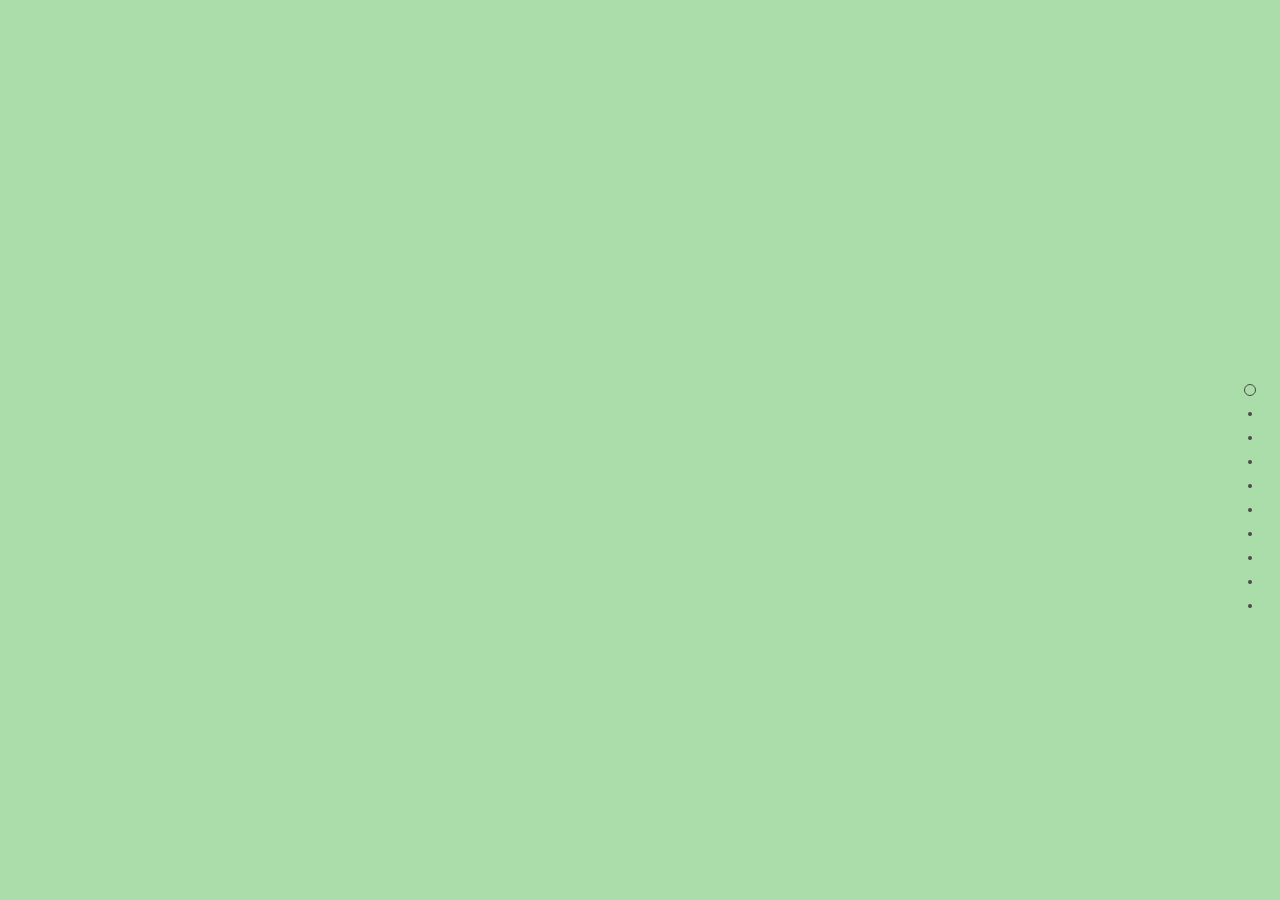
==== pt_coca-cola.html @ 0d42e18f "Add files via upload" ====
<!DOCTYPE html>
<html lang="ko">
<head>
    <meta charset="UTF-8">
    <title>COCA-COLA</title>
    <meta http-equiv="X-UA-Compatible" content="IE=edge">
    <meta name="viewport" content="width=device-width, user-scalable=yes, initial-scale=1.0, maximum-scale=1.0, minimum-scale=1.0">
    <link rel="shortcut icon" id="favicon" href="favicon.png"> 
    <link rel="shortcut icon" type="image/x-icon" href="favicon.ico">
    <!----------------------------------------------link---------------------------------------------->
    <link href="./css/portfolio/cocacola-scroll.css" rel="stylesheet" type="text/css">
    <script type="text/javascript" src="http://code.jquery.com/jquery-1.9.1.js"></script>
    <script type="text/javascript" src="./js/jquery.onepage-scroll.js"></script>
    <style></style>
	<script>
	  $(document).ready(function(){
          $(".main").onepage_scroll({
            sectionContainer: "section",
            responsiveFallback: 600,
            loop: true
          });
		});		
	</script>
</head>

<body>
    <div class="wrap">
        <div class="main">
            <section class="page1">
                
            </section><!--page1-->
            <section class="page2">
                
            </section><!--page2-->
            <section class="page3">
                
            </section><!--page3-->
            <section class="page4">
                
            </section><!--page4-->
            <section class="page5">
                
            </section><!--page5-->
            <section class="page6">
                
            </section><!--page6-->
            <section class="page7">
                
            </section><!--page7-->
            <section class="page8">
                
            </section><!--page8-->
            <section class="page9">
                
            </section><!--page9-->
            <section class="page10">
                
            </section><!--page10-->
            
            
            
        </div><!--main-->
    </div><!--wrap-->
</body>
</html>
---- css/portfolio/cocacola-scroll.css ----
html {height: 100%;}
    body {height: 100%; margin: 0; padding: 0; position: relative; }    
    .wrap {height: 100%; margin: 0 auto; overflow: hidden; }    
    .section {width: 100%; height: 100%;}

.page1{background-color: #ada;}
.page2{background-color: #faa;}
.page3{background-color: #aaf;}
.page4{background-color: #ae1;}
.page5{background-color: #b7d;}
.page6{ background-color: #ada;}
.page7{ background-color: #faa;}
.page8{ background-color: #aaf;}
.page9{ background-color: #ae1;}
.page10{ background-color: #b7d;}



/*---------------------------------------오른쪽 nav---------------------------------------*/
.onepage-wrap{width: 100%; height: 100%; padding: 0; display: block; position: static; }
    .onepage-pagination {margin: 0; padding: 0; top: 42%; right: 20px; z-index: 5; list-style: none; position: absolute;}
        .onepage-pagination li {padding: 0; text-align: center; }
            .onepage-pagination li a{padding: 10px; width: 4px; height: 4px; display: block; }
                .onepage-pagination li a:before{width: 4px; height: 4px; background: rgba(0,0,0,0.85); background-color:#4a4a4a;content: ''; position: absolute;   border-radius: 10px; -webkit-border-radius: 10px; -moz-border-radius: 10px; -ms-border-radius: 10px; -o-border-radius: 10px;}
                    .onepage-pagination li a.active:before{width: 10px; height: 10px; margin-top: -4px; left: 8px; background: none; border: 1px solid #4a4a4a; }
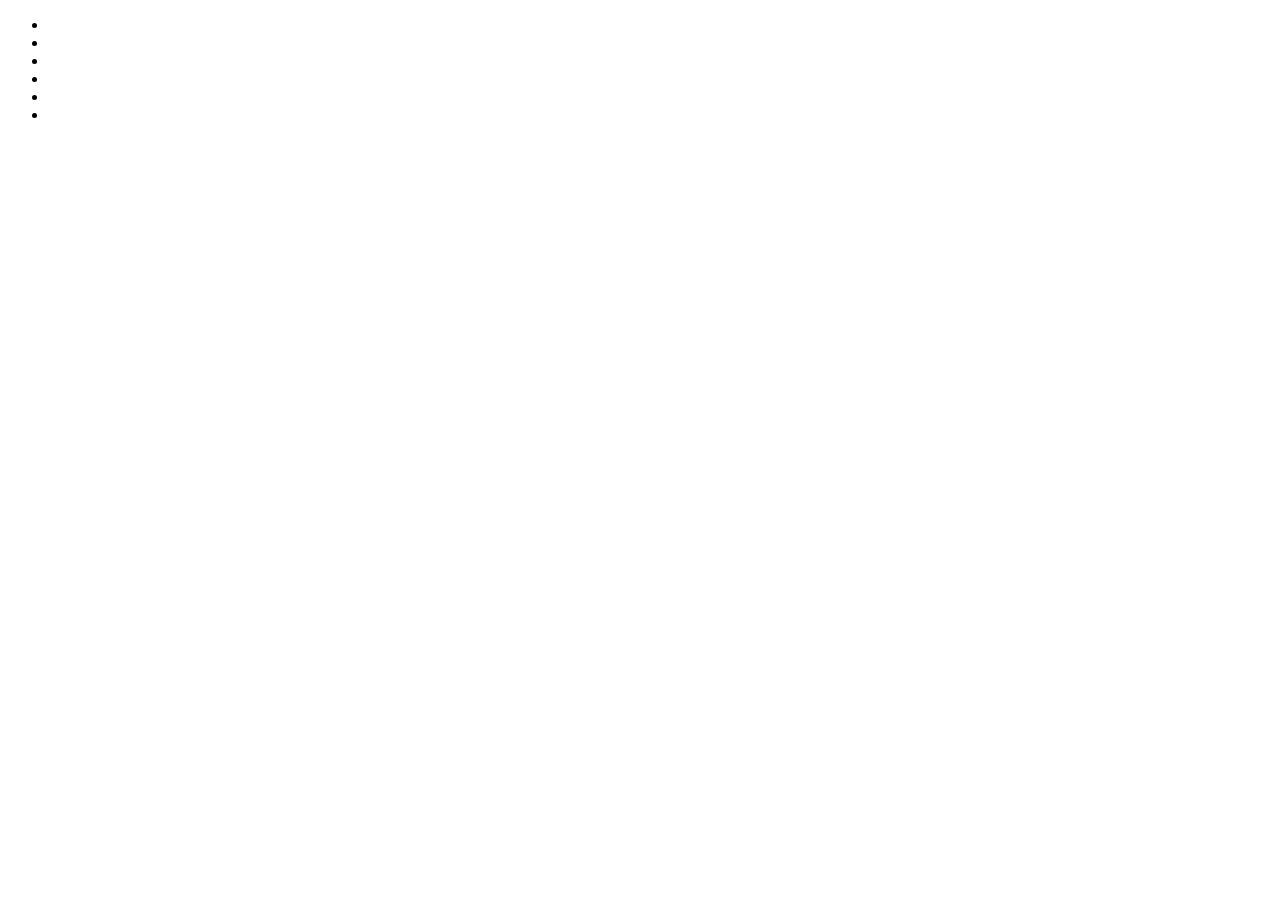
==== commit 9035142b: "Update pt_coca-cola.html" ====
--- a/pt_coca-cola.html
+++ b/pt_coca-cola.html
@@ -8,7 +8,7 @@
     <link rel="shortcut icon" id="favicon" href="favicon.png"> 
     <link rel="shortcut icon" type="image/x-icon" href="favicon.ico">
     <!----------------------------------------------link---------------------------------------------->
-    <link href="./css/portfolio/cocacola-scroll.css" rel="stylesheet" type="text/css">
+    <link href="./css/portfolio/cocacola_scroll.css" rel="stylesheet" type="text/css">
     <script type="text/javascript" src="http://code.jquery.com/jquery-1.9.1.js"></script>
     <script type="text/javascript" src="./js/jquery.onepage-scroll.js"></script>
     <style></style>
@@ -44,22 +44,7 @@
             <section class="page6">
                 
             </section><!--page6-->
-            <section class="page7">
-                
-            </section><!--page7-->
-            <section class="page8">
-                
-            </section><!--page8-->
-            <section class="page9">
-                
-            </section><!--page9-->
-            <section class="page10">
-                
-            </section><!--page10-->
-            
-            
-            
         </div><!--main-->
     </div><!--wrap-->
 </body>
-</html>+</html>
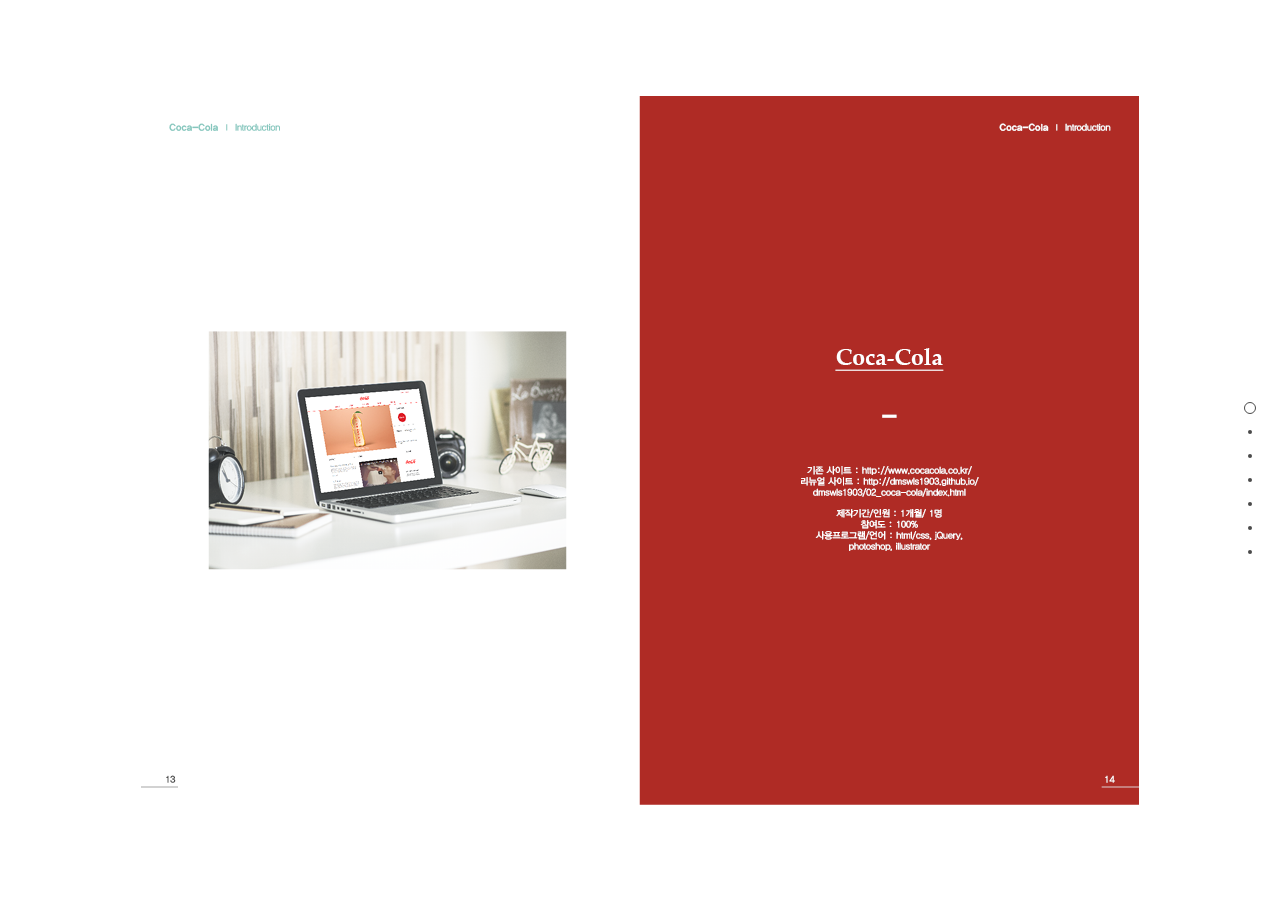
==== commit 4174bb42: "Update pt_coca-cola.html" ====
--- a/pt_coca-cola.html
+++ b/pt_coca-cola.html
@@ -44,6 +44,9 @@
             <section class="page6">
                 
             </section><!--page6-->
+            <section class="page7">
+                
+            </section><!--page7-->
         </div><!--main-->
     </div><!--wrap-->
 </body>
--- a/css/portfolio/cocacola_scroll.css
+++ b/css/portfolio/cocacola_scroll.css
@@ -0,0 +1,21 @@
+html {height: 100%;}
+    body {height: 100%; margin: 0; padding: 0; position: relative; }    
+    .wrap {height: 100%; margin: 0 auto; overflow: hidden; }    
+    .section {width: 100%; height: 100%;}
+
+.page1{background-color: #fff; background-image: url(../../img/portfolio/intro_03.png); background-position: center; background-repeat: no-repeat; }
+.page2{background-color: #fff; background-image: url(../../img/portfolio/intro_04.png); background-position: center; background-repeat: no-repeat; }
+.page3{background-color: #fff; background-image: url(../../img/portfolio/intro_05.png); background-position: center; background-repeat: no-repeat; }
+.page4{background-color: #fff; background-image: url(../../img/portfolio/intro_06.png); background-position: center; background-repeat: no-repeat; }
+.page5{background-color: #fff; background-image: url(../../img/portfolio/intro_07.png); background-position: center; background-repeat: no-repeat; }
+.page6{background-color: #fff; background-image: url(../../img/portfolio/intro_08.png); background-position: center; background-repeat: no-repeat; }
+
+
+
+/*---------------------------------------오른쪽 nav---------------------------------------*/
+.onepage-wrap{width: 100%; height: 100%; padding: 0; display: block; position: static; }
+    .onepage-pagination {margin: 0; padding: 0; top: 44%; right: 20px; z-index: 5; list-style: none; position: absolute;}
+        .onepage-pagination li {padding: 0; text-align: center; }
+            .onepage-pagination li a{padding: 10px; width: 4px; height: 4px; display: block; }
+                .onepage-pagination li a:before{width: 4px; height: 4px; background: rgba(0,0,0,0.85); background-color:#4a4a4a;content: ''; position: absolute;   border-radius: 10px; -webkit-border-radius: 10px; -moz-border-radius: 10px; -ms-border-radius: 10px; -o-border-radius: 10px;}
+                    .onepage-pagination li a.active:before{width: 10px; height: 10px; margin-top: -4px; left: 8px; background: none; border: 1px solid #4a4a4a; }
